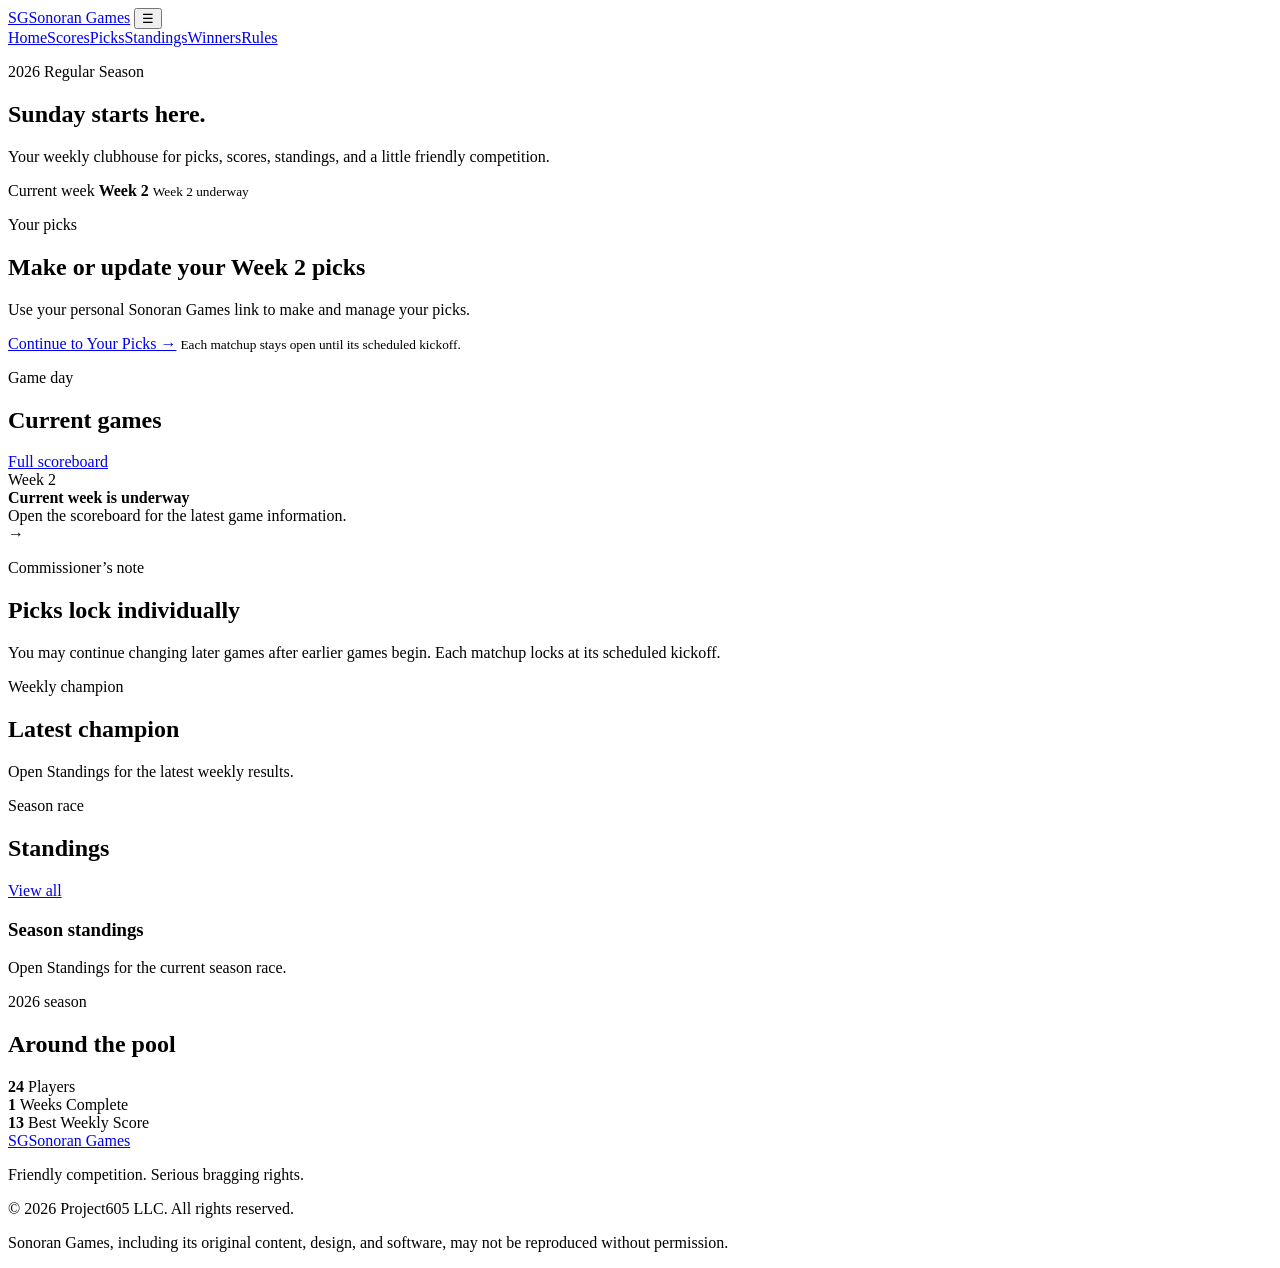
==== index.html @ 99ba47de "make Home page season aware" ====
<!doctype html>
<html lang="en">
<head>
  <meta charset="utf-8">
  <meta name="viewport" content="width=device-width, initial-scale=1">
  <meta name="description" content="Sonoran Games — friendly NFL Pick'em competition.">
  <title>Sonoran Games</title>
  <link rel="icon" href="/favicon.ico">
  <link rel="stylesheet" href="/assets/css/tokens.css">
  <link rel="stylesheet" href="/assets/css/components.css">
  <link rel="stylesheet" href="/assets/css/site.css">
  <script data-goatcounter="https://sonorangames.goatcounter.com/count" async src="//gc.zgo.at/count.js"></script>
</head>
<body>
  <header class="site-header">
    <div class="container nav-wrap">
      <a class="brand" href="/" aria-label="Sonoran Games home"><span class="brand-mark">SG</span><span class="brand-name">Sonoran Games</span></a>
      <button class="nav-toggle" data-nav-toggle aria-expanded="false" aria-controls="site-nav" aria-label="Open navigation">☰</button>
      <nav class="nav-links" id="site-nav" data-nav-links aria-label="Primary navigation">
        <a href="/" aria-current="page">Home</a><a href="/scoreboard.html">Scores</a><a href="/picks.html">Picks</a><a href="/standings.html">Standings</a><a href="/winners.html">Winners</a><a href="/rules.html">Rules</a>
      </nav>
    </div>
  </header>

  <main>
    <section class="page-hero">
      <div class="container hero-row">
        <div>
          <p class="eyebrow">2026 Regular Season</p>
          <h1 class="display hero-title">Sunday starts here.</h1>
          <p class="hero-copy">Your weekly clubhouse for picks, scores, standings, and a little friendly competition.</p>
        </div>

        <div class="week-chip">
          <span class="eyebrow">Current week</span>
          <strong data-home-week>Week 2</strong>
          <small data-home-kickoff>Loading kickoff…</small>
        </div>
      </div>
    </section>

    <div class="container dashboard">
      <div class="main-stack">
        <section class="card pick-card">
          <div class="pick-card-inner">
            <div>
              <p class="eyebrow">Your picks</p>
              <h2 data-home-picks-title>Make or update your Week 2 picks</h2>
              <p>Use your personal Sonoran Games link to make and manage your picks.</p>
            </div>
          </div>
          <div class="pick-actions">
            <a class="button" href="/picks.html">Continue to Your Picks →</a>
            <small>Each matchup stays open until its scheduled kickoff.</small>
          </div>
        </section>

        <section class="card section-card">
          <div class="section-heading">
            <div>
              <p class="eyebrow">Game day</p>
              <h2 class="display">Current games</h2>
            </div>
            <a class="text-link" href="/scoreboard.html">Full scoreboard</a>
          </div>

          <div class="games-list">
            <div class="home-game">
              <div class="home-game-time">
                <span class="status status-upcoming" data-home-game-status>Week 2</span>
              </div>
              <div class="home-matchup">
                <div>
                  <strong data-home-game-heading>Loading Week 2…</strong><br>
                  <span data-home-game-copy>Checking the current schedule and game status.</span>
                </div>
              </div>
              <div class="home-score">→</div>
            </div>
          </div>
        </section>

        <section class="card section-card announcement">
          <p class="eyebrow">Commissioner’s note</p>
          <h2>Picks lock individually</h2>
          <p>You may continue changing later games after earlier games begin. Each matchup locks at its scheduled kickoff.</p>
        </section>
      </div>

      <aside class="side-stack">
        <section class="card section-card coin-card">
          <p class="eyebrow" data-home-winner-eyebrow>Weekly champion</p>
          <h2 class="winner-name" data-home-winner-name>Loading champion…</h2>
          <p class="winner-score" data-home-winner-copy>Checking the latest completed week.</p>
        </section>

        <section class="card section-card">
          <div class="section-heading">
            <div>
              <p class="eyebrow">Season race</p>
              <h2 class="display">Standings</h2>
            </div>
            <a class="text-link" href="/standings.html">View all</a>
          </div>
          <div>
            <h3 data-home-season-heading>Loading standings…</h3>
            <p data-home-season-copy>Checking the latest season leaderboard.</p>
          </div>
        </section>

        <section class="card section-card stats-card">
          <div class="section-heading">
            <div>
              <p class="eyebrow">2026 season</p>
              <h2 class="display">Around the pool</h2>
            </div>
          </div>

          <div class="stats-grid">
            <div class="stat">
              <strong data-home-stat-players>24</strong>
              <span>Players</span>
            </div>
            <div class="stat">
              <strong data-home-stat-weeks>1</strong>
              <span>Weeks Complete</span>
            </div>
            <div class="stat">
              <strong data-home-stat-best>13</strong>
              <span>Best Weekly Score</span>
            </div>
          </div>
        </section>
      </aside>
    </div>
  </main>

  <footer class="site-footer">
    <div class="container footer-inner">
      <a class="brand" href="/"><span class="brand-mark">SG</span><span class="brand-name">Sonoran Games</span></a>
      <div class="footer-copy">
        <p>Friendly competition. Serious bragging rights.</p>
        <p>© <span data-copyright-year>2026</span> Project605 LLC. All rights reserved.</p>
        <p>Sonoran Games, including its original content, design, and software, may not be reproduced without permission.</p>
      </div>
    </div>
  </footer>

  <script src="/assets/js/navigation.js"></script>
  <script src="/assets/js/home.js"></script>
</body>
</html>
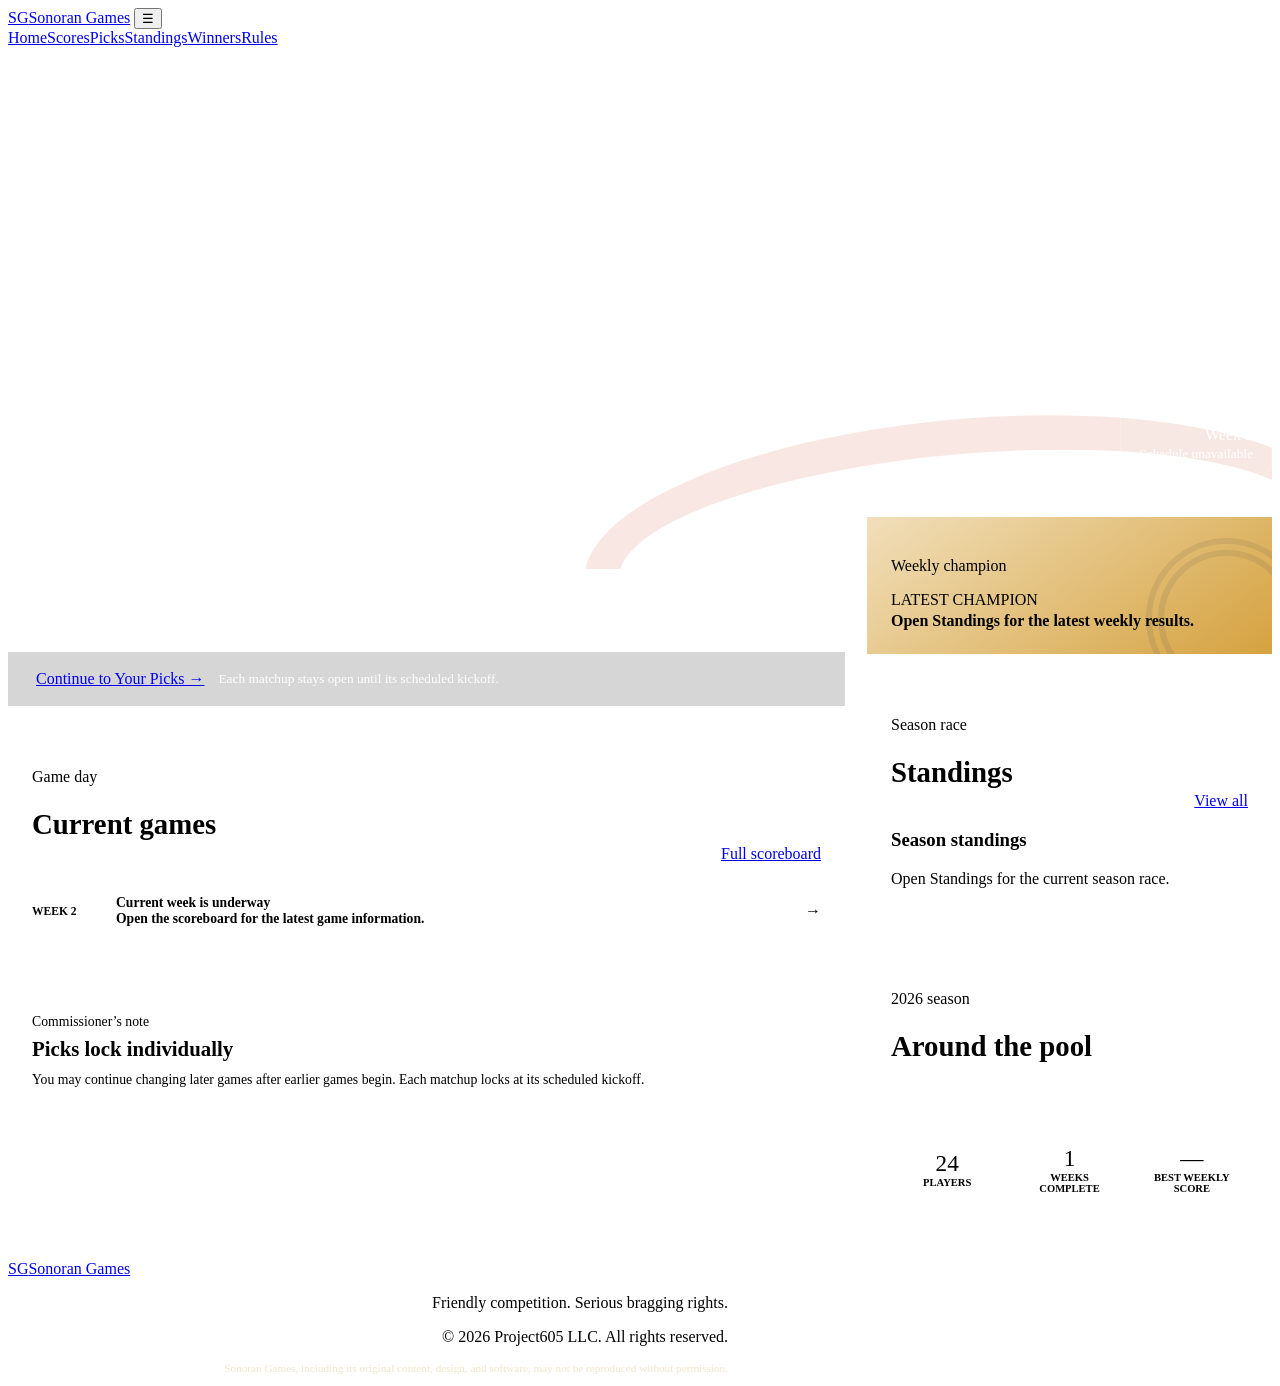
==== commit 9dd6a6ab: "Correct Home season record and simplify Scoreboard navigator" ====
--- a/index.html
+++ b/index.html
@@ -126,8 +126,9 @@
               <span>Weeks Complete</span>
             </div>
             <div class="stat">
-              <strong data-home-stat-best>13</strong>
+              <strong data-home-stat-best>—</strong>
               <span>Best Weekly Score</span>
+              <small data-home-stat-best-detail></small>
             </div>
           </div>
         </section>
--- a/assets/css/site.css
+++ b/assets/css/site.css
@@ -0,0 +1,576 @@
+.page-hero { position: relative; overflow: hidden; padding: 42px 0 92px; background: var(--navy); color: white; }
+.page-hero::after { position: absolute; right: -6%; bottom: -110px; width: 55%; height: 190px; border: 35px solid rgba(217,120,93,.18); border-radius: 50%; content: ''; transform: rotate(-5deg); }
+.hero-row { position: relative; z-index: 1; display: flex; align-items: end; justify-content: space-between; gap: 28px; }
+.hero-title { max-width: 700px; font-size: clamp(2.7rem, 7vw, 5.5rem); line-height: .88; }
+.hero-copy { max-width: 530px; margin: 14px 0 0; color: var(--sand); font-size: 1rem; line-height: 1.65; }
+.week-chip { flex: 0 0 auto; padding: 14px 18px; border: 1px solid rgba(255,255,255,.2); border-radius: 14px; background: rgba(255,255,255,.06); text-align: right; }
+.week-chip strong { display: block; font: 800 2rem/1 var(--font-display); }
+.dashboard { position: relative; z-index: 2; display: grid; grid-template-columns: minmax(0, 1.55fr) minmax(280px, .75fr); gap: 22px; margin-top: -52px; }
+.main-stack, .side-stack { display: grid; align-content: start; gap: 22px; }
+.section-card { padding: 24px; }
+.section-heading { display: flex; align-items: end; justify-content: space-between; gap: 16px; margin-bottom: 18px; }
+.section-heading h2 { font-size: 1.8rem; line-height: 1; }
+.pick-card { overflow: hidden; padding: 0; background: var(--navy-2); color: white; }
+.pick-card-inner { display: grid; grid-template-columns: 1fr auto; gap: 24px; padding: 28px; }
+.pick-card h2 { margin: 4px 0 8px; font: 800 2.3rem/1 var(--font-display); text-transform: uppercase; }
+.pick-card p { max-width: 520px; margin: 0; color: var(--sand); line-height: 1.55; }
+.pick-progress { display: grid; min-width: 125px; place-items: center; align-content: center; border-left: 1px solid rgba(255,255,255,.14); }
+.pick-progress strong { font: 800 2.7rem/1 var(--font-display); }
+.pick-progress span { margin-top: 5px; color: var(--sand); font-size: .72rem; font-weight: 700; text-transform: uppercase; }
+.pick-actions { display: flex; align-items: center; gap: 14px; padding: 18px 28px; background: rgba(0,0,0,.16); }
+.pick-actions small { color: var(--sand); }
+.games-list { display: grid; gap: 11px; }
+.home-game { display: grid; grid-template-columns: 72px minmax(0,1fr) auto; align-items: center; gap: 12px; padding: 14px 0; border-top: 1px solid var(--border); }
+.home-game:first-child { border-top: 0; }
+.home-game-time { color: var(--muted); font-size: .72rem; font-weight: 800; text-transform: uppercase; }
+.home-matchup { display: flex; align-items: center; gap: 10px; font-size: .85rem; font-weight: 800; }
+.home-matchup span { color: var(--muted); font-weight: 600; }
+.home-score { min-width: 70px; font: 800 1.65rem var(--font-display); text-align: right; }
+.standings { width: 100%; border-collapse: collapse; }
+.standings th { padding: 0 6px 9px; color: var(--muted); font-size: .67rem; letter-spacing: .08em; text-align: left; text-transform: uppercase; }
+.standings td { padding: 13px 6px; border-top: 1px solid var(--border); font-size: .82rem; }
+.standings td:first-child { width: 34px; color: var(--copper); font: 800 1.15rem var(--font-display); }
+.standings td:last-child, .standings th:last-child { text-align: right; }
+.coin-card { position: relative; overflow: hidden; background: linear-gradient(145deg, #f1dfba, #d5a23f); color: var(--navy); }
+.coin-card::after { position: absolute; right: -35px; bottom: -45px; width: 125px; height: 125px; border: 18px double rgba(24,36,58,.09); border-radius: 50%; content: ''; }
+.winner-name { margin: 6px 0 3px; font: 800 2.4rem/1 var(--font-display); text-transform: uppercase; }
+.winner-score { margin: 0; font-weight: 700; }
+.announcement { border-left: 5px solid var(--copper); }
+.announcement h2 { margin: 5px 0 8px; font-size: 1.3rem; }
+.announcement p { margin: 0; color: var(--muted); font-size: .86rem; line-height: 1.55; }
+.stats-grid { display: grid; grid-template-columns: repeat(3, 1fr); gap: 10px; }
+.season-scroll-cue { display: none; }
+.stat { padding: 14px 10px; border-radius: 12px; background: var(--linen); text-align: center; }
+.stat strong { display: block; font: 800 1.65rem var(--font-display); }
+.stat span { color: var(--muted); font-size: .66rem; font-weight: 800; text-transform: uppercase; }
+.stat small { display: block; margin-top: 0; color: var(--muted); font-size: .62rem; font-weight: 800; letter-spacing: .06em; }
+.stats-card .stats-grid { align-items: stretch; }
+.stats-card .stat { display: flex; min-height: 106px; align-items: center; justify-content: center; flex-direction: column; }
+.stats-card .stat strong { font-size: 1.45rem; }
+
+.footer-copy { max-width: 720px; text-align: right; }
+.footer-copy p + p { margin-top: 5px; }
+.footer-copy p:last-child { color: rgba(235, 219, 183, .72); font-size: .7rem; }
+
+.scoreboard-main { padding: 38px 0 0; }
+.scoreboard-header { display: grid; gap: 20px; }
+.scoreboard-title-row { display: flex; align-items: end; justify-content: space-between; gap: 20px; }
+.scoreboard-title { font-size: clamp(2.5rem, 6vw, 4.5rem); line-height: .9; }
+.week-nav { display: flex; align-items: center; gap: 8px; }
+.week-nav button { min-height: 42px; padding: 0 14px; border: 1px solid var(--border); border-radius: 10px; background: var(--white); color: var(--ink); font-weight: 800; }
+.week-nav button:disabled { opacity: .45; cursor: not-allowed; }
+.summary-bar { display: grid; grid-template-columns: repeat(3, 1fr) auto; align-items: center; overflow: hidden; border: 1px solid var(--border); border-radius: 15px; background: var(--white); }
+.summary-item { padding: 14px 18px; border-right: 1px solid var(--border); }
+.summary-item span { display: block; color: var(--muted); font-size: .68rem; font-weight: 800; text-transform: uppercase; }
+.summary-item strong { font: 800 1.7rem var(--font-display); }
+.freshness { padding: 14px 18px; color: var(--muted); font-size: .76rem; text-align: right; }
+.refresh { margin-left: 8px; padding: 7px 9px; border: 0; border-radius: 8px; background: var(--linen); color: var(--copper); font-size: .72rem; font-weight: 800; }
+.game-section { margin-top: 36px; }
+.game-section-header { display: flex; align-items: center; justify-content: space-between; margin-bottom: 14px; }
+.game-section-header h2 { font-size: 2rem; }
+.game-grid { display: grid; grid-template-columns: repeat(2, minmax(0, 1fr)); gap: 16px; }
+.game-card { padding: 19px; }
+.game-card-top { display: flex; align-items: center; justify-content: space-between; padding-bottom: 15px; border-bottom: 1px solid var(--border); }
+.game-clock { color: var(--muted); font-size: .74rem; font-weight: 700; }
+.team-row { display: grid; grid-template-columns: 38px minmax(0, 1fr) auto; align-items: center; gap: 11px; margin-top: 14px; }
+.team-name strong { display: block; font-size: .88rem; }
+.team-name span { color: var(--muted); font-size: .7rem; }
+.team-name-line { display: flex; flex-wrap: wrap; align-items: center; gap: 7px; }
+.possession-indicator { display: inline-flex; align-items: center; gap: 4px; padding: 3px 6px; border: 1px solid rgba(181,89,58,.28); border-radius: 999px; background: rgba(181,89,58,.08); color: var(--copper) !important; font-size: .55rem !important; font-weight: 800; letter-spacing: .06em; line-height: 1; text-transform: uppercase; }
+.possession-football { position: relative; display: inline-block; width: 11px; height: 7px; border-radius: 50%; background: currentColor; transform: rotate(-18deg); }
+.possession-football::after { position: absolute; top: 3px; left: 3px; width: 5px; height: 1px; background: var(--white); content: ''; }
+.team-score { font: 800 2.3rem/1 var(--font-display); }
+.team-row.winner .team-name strong::after { margin-left: 6px; color: var(--success); font-size: .62rem; content: 'WINNER'; }
+.game-detail { margin: 15px 0 0; padding-top: 13px; border-top: 1px solid var(--border); color: var(--muted); font-size: .72rem; }
+.game-card-live { border-top: 4px solid var(--danger); }
+.kickoff-group { grid-column: 1 / -1; margin: 14px 0 -2px; color: var(--dusk); font-size: .75rem; font-weight: 800; letter-spacing: .08em; text-transform: uppercase; }
+
+@media (max-width: 820px) {
+  .page-hero { padding: 34px 0 78px; }
+  .hero-row, .scoreboard-title-row { align-items: flex-start; flex-direction: column; }
+  .week-chip { text-align: left; }
+  .dashboard { grid-template-columns: 1fr; }
+  .side-stack { grid-template-columns: 1fr 1fr; }
+  .announcement, .stats-card { grid-column: 1 / -1; }
+}
+@media (max-width: 620px) {
+  .container { width: min(calc(100% - 24px), var(--max-width)); }
+  .pick-card-inner { grid-template-columns: 1fr; }
+  .pick-progress { min-height: 70px; border-top: 1px solid rgba(255,255,255,.14); border-left: 0; }
+  .pick-actions { align-items: stretch; flex-direction: column; }
+  .home-game { grid-template-columns: 58px minmax(0,1fr) auto; }
+  .side-stack { grid-template-columns: 1fr; }
+  .announcement, .stats-card { grid-column: auto; }
+  .summary-bar { grid-template-columns: repeat(3, 1fr); }
+  .summary-item { padding: 12px; text-align: center; }
+  .freshness { grid-column: 1 / -1; border-top: 1px solid var(--border); text-align: center; }
+  .game-grid { grid-template-columns: 1fr; }
+  .scoreboard-title-row .week-nav { width: 100%; justify-content: space-between; }
+  .season-scroll-cue { display: block; margin: -5px 0 10px; color: var(--copper); font-size: .7rem; font-weight: 800; text-align: right; }
+}
+
+/* Weekly picks */
+.picks-main { min-height: 70vh; }
+.picks-hero { padding: 38px 0 76px; background: var(--navy); color: var(--white); }
+.picks-hero-row { display: flex; align-items: end; justify-content: space-between; gap: 28px; }
+.picks-title { max-width: 720px; font-size: clamp(2.8rem, 6vw, 5rem); line-height: .9; }
+.picks-intro { max-width: 650px; margin: 13px 0 0; color: var(--sand); line-height: 1.6; }
+.player-card { display: flex; min-width: 265px; align-items: center; gap: 11px; padding: 13px 14px; border: 1px solid rgba(255,255,255,.18); border-radius: 15px; background: rgba(255,255,255,.07); }
+.player-avatar { display: grid; width: 42px; height: 42px; place-items: center; border-radius: 12px; background: var(--copper); font: 800 1.05rem var(--font-display); }
+.player-card div { display: grid; flex: 1; }
+.player-card small { color: var(--sand); font-size: .66rem; font-weight: 700; text-transform: uppercase; }
+.player-card strong { font-size: .9rem; }
+.player-change { padding: 7px 8px; border: 0; background: transparent; color: var(--sand); font-size: .7rem; font-weight: 800; text-decoration: underline; text-underline-offset: 3px; }
+.picks-layout { position: relative; display: grid; grid-template-columns: minmax(0, 1fr) 320px; gap: 24px; margin-top: -42px; }
+.picks-column { display: grid; gap: 26px; min-width: 0; }
+.picks-progress-card { position: relative; display: grid; grid-template-columns: 1fr auto; align-items: center; gap: 20px; overflow: hidden; padding: 24px 27px; }
+.picks-progress-copy h2 { margin-top: 3px; font-size: 2rem; }
+.picks-progress-copy p:last-child { margin: 7px 0 0; color: var(--muted); font-size: .82rem; }
+.progress-ring { display: grid; width: 78px; height: 78px; place-items: center; align-content: center; border-radius: 50%; background: radial-gradient(circle at center, var(--white) 58%, transparent 60%), conic-gradient(var(--copper) var(--progress), var(--sand) 0); }
+.progress-ring strong { font: 800 1.3rem/1 var(--font-display); }
+.progress-ring span { margin-top: 2px; color: var(--muted); font-size: .54rem; font-weight: 800; text-transform: uppercase; }
+.progress-track { position: absolute; right: 0; bottom: 0; left: 0; height: 5px; background: var(--sand); }
+.progress-track span { display: block; height: 100%; background: var(--copper); transition: width .2s ease; }
+.pick-notice { display: flex; gap: 13px; margin-top: -8px; padding: 15px 17px; border: 1px solid rgba(184,92,56,.19); border-radius: 14px; background: rgba(232,217,194,.45); }
+.notice-clock { display: grid; width: 34px; height: 34px; place-items: center; flex: 0 0 auto; border-radius: 50%; background: var(--white); color: var(--copper); font-size: 1.2rem; }
+.pick-notice strong { font-size: .8rem; }
+.pick-notice p { margin: 3px 0 0; color: var(--muted); font-size: .73rem; line-height: 1.5; }
+.pick-day { display: grid; gap: 12px; }
+.pick-day-heading { display: flex; align-items: end; justify-content: space-between; gap: 18px; }
+.pick-day-heading h2 { font-size: 2rem; line-height: 1; }
+.lock-label, .open-label { padding: 6px 9px; border-radius: 99px; font-size: .65rem; font-weight: 800; letter-spacing: .05em; text-transform: uppercase; }
+.lock-label { background: rgba(106,109,112,.12); color: var(--muted); }
+.open-label { background: rgba(54,119,93,.11); color: var(--success); }
+.pick-game-list { display: grid; gap: 12px; }
+.matchup-card { overflow: hidden; transition: border-color .18s ease, box-shadow .18s ease; }
+.matchup-card.needs-pick { border-color: rgba(184,92,56,.36); }
+.matchup-card.is-guided,
+.tiebreaker-card.is-guided { border-color: var(--copper); box-shadow: 0 0 0 3px rgba(184,92,56,.18), 0 14px 32px rgba(25,37,52,.14); animation: guidance-pulse .7s ease-out; }
+.pick-guidance { display: flex; align-items: center; justify-content: center; gap: 10px; margin: -3px 16px 13px; padding: 12px 14px; border-left: 4px solid var(--copper); border-radius: 9px; background: var(--navy); box-shadow: 0 8px 20px rgba(24,36,58,.18); color: var(--white); font-size: .72rem; font-weight: 800; line-height: 1.35; text-align: left; }
+.pick-guidance-icon { display: grid; width: 24px; height: 24px; flex: 0 0 24px; place-items: center; border-radius: 50%; background: var(--copper); color: var(--white); font-size: .8rem; }
+.tiebreaker-card p.pick-guidance { grid-column: 1 / -1; width: 100%; margin: -7px 0 0; color: var(--white); }
+@keyframes guidance-pulse { 0% { box-shadow: 0 0 0 0 rgba(184,92,56,.42); } 100% { box-shadow: 0 0 0 3px rgba(184,92,56,.18), 0 14px 32px rgba(25,37,52,.14); } }
+@media (prefers-reduced-motion: reduce) { .matchup-card.is-guided, .tiebreaker-card.is-guided { animation: none; } }
+.matchup-meta { display: flex; align-items: center; justify-content: space-between; gap: 15px; padding: 11px 16px; border-bottom: 1px solid var(--border); background: rgba(244,236,223,.55); font-size: .64rem; }
+.matchup-meta span { color: var(--dusk); font-weight: 800; text-transform: uppercase; }
+.matchup-meta strong { color: var(--muted); font-weight: 700; }
+.team-choices { display: grid; grid-template-columns: minmax(0,1fr) 34px minmax(0,1fr); align-items: stretch; padding: 13px; }
+.team-choice { position: relative; display: flex; min-height: 68px; align-items: center; gap: 10px; padding: 10px; border: 1px solid transparent; border-radius: 13px; background: transparent; color: var(--ink); text-align: left; transition: background .15s ease, border-color .15s ease; }
+.team-choice:hover:not(:disabled) { border-color: var(--sand); background: var(--linen); }
+.team-choice:focus-visible { outline: 3px solid rgba(184,92,56,.28); outline-offset: 2px; }
+.team-choice.is-selected { border-color: rgba(184,92,56,.38); background: rgba(232,217,194,.42); }
+.team-choice .team-mark { width: 40px; height: 40px; }
+.team-choice strong { display: block; font-size: .8rem; line-height: 1.25; }
+.team-choice small { display: block; margin-top: 3px; color: var(--muted); font-size: .62rem; }
+.pick-check { display: grid; width: 21px; height: 21px; place-items: center; margin-left: auto; flex: 0 0 auto; border-radius: 50%; background: var(--copper); color: white; font-size: .7rem; }
+.matchup-at { align-self: center; color: var(--muted); font: 800 .66rem var(--font-display); text-align: center; }
+.pick-needed { margin: -5px 16px 12px; color: var(--copper); font-size: .64rem; font-weight: 800; text-align: center; text-transform: uppercase; }
+.is-locked { opacity: .88; }
+.is-locked .team-choice { cursor: not-allowed; }
+.locked-result { display: flex; justify-content: space-between; gap: 15px; padding: 11px 16px; border-top: 1px solid var(--border); background: rgba(54,119,93,.07); color: var(--muted); font-size: .7rem; }
+.more-games { overflow: hidden; border: 1px dashed rgba(24,36,58,.21); border-radius: 13px; background: rgba(255,253,249,.45); }
+.more-games summary { display: flex; justify-content: space-between; padding: 13px 16px; color: var(--dusk); font-size: .72rem; font-weight: 800; cursor: pointer; list-style: none; }
+.more-games summary::-webkit-details-marker { display: none; }
+.more-games-note { padding: 0 16px 14px; color: var(--muted); font-size: .72rem; line-height: 1.5; }
+.tiebreaker-card { display: grid; grid-template-columns: 1fr auto; align-items: center; gap: 24px; padding: 24px; }
+.tiebreaker-card h2 { font-size: 1.8rem; }
+.tiebreaker-card > div p:last-child { margin: 7px 0 0; color: var(--muted); font-size: .78rem; }
+.tiebreaker-input { display: grid; grid-template-columns: 82px auto; align-items: center; overflow: hidden; border: 1px solid var(--border); border-radius: 12px; background: var(--linen); }
+.tiebreaker-input input { width: 82px; height: 58px; border: 0; border-right: 1px solid var(--border); outline: 0; background: var(--white); color: var(--ink); font: 800 1.8rem var(--font-display); text-align: center; }
+.tiebreaker-input input:focus { box-shadow: inset 0 0 0 3px rgba(184,92,56,.22); }
+.tiebreaker-input small { padding: 0 12px; color: var(--muted); font-size: .63rem; font-weight: 800; text-transform: uppercase; }
+.submit-column { position: relative; }
+.submit-card { position: sticky; top: 92px; padding: 23px; }
+.submit-card h2 { margin-top: 3px; font-size: 1.8rem; }
+.card-save-status { display: grid; gap: 2px; margin-top: 14px; padding: 10px 12px; border: 1px solid var(--border); border-radius: 10px; background: var(--linen); }
+.card-save-status strong { color: var(--ink); font-size: .72rem; }
+.card-save-status span { color: var(--muted); font-size: .65rem; line-height: 1.4; }
+.card-save-status.is-submitted { border-color: rgba(54,119,93,.28); background: rgba(54,119,93,.1); }
+.card-save-status.is-submitted strong { color: var(--success); }
+.card-save-status.is-draft { border-color: rgba(184,92,56,.28); background: rgba(184,92,56,.08); }
+.card-save-status.is-draft strong { color: var(--copper); }
+.submit-summary { display: grid; margin-top: 18px; border-block: 1px solid var(--border); }
+.submit-summary div { display: flex; align-items: center; justify-content: space-between; padding: 13px 0; }
+.submit-summary div + div { border-top: 1px solid var(--border); }
+.submit-summary span { color: var(--muted); font-size: .72rem; font-weight: 700; }
+.submit-summary strong { font: 800 1.15rem var(--font-display); }
+.submit-warning { position: relative; margin: 16px 0; padding: 12px 12px 12px 44px; border-left: 3px solid var(--copper); border-radius: 11px; background: rgba(24,36,58,.07); }
+.submit-warning::before { content: '!'; position: absolute; top: 13px; left: 12px; display: grid; width: 22px; height: 22px; place-items: center; border-radius: 50%; background: var(--copper); color: var(--white); font-size: .72rem; font-weight: 800; }
+.submit-warning.is-ready { background: rgba(54,119,93,.1); }
+.submit-warning.is-ready::before { content: '\2713'; background: var(--success); }
+.submit-warning strong { color: var(--ink); font-size: .72rem; }
+.submit-warning p { margin: 3px 0 0; color: var(--muted); font-size: .69rem; line-height: 1.45; }
+.submit-button { width: 100%; }
+.submit-button:disabled,
+.submit-button:disabled:hover,
+.submit-button:disabled:focus,
+.submit-button:disabled:active { border-color: var(--border) !important; background: #d8d6d0 !important; box-shadow: none !important; color: #777b80 !important; cursor: not-allowed !important; opacity: .72; transform: none !important; }
+.submit-help { margin: 13px 0 0; color: var(--muted); font-size: .65rem; line-height: 1.5; text-align: center; }
+.confirmation-overlay { position: fixed; z-index: 50; inset: 0; display: grid; place-items: center; padding: 20px; background: rgba(24,36,58,.76); backdrop-filter: blur(5px); }
+.confirmation-overlay[hidden] { display: none; }
+.confirmation-card { width: min(100%, 500px); padding: 34px; text-align: center; }
+.confirmation-mark { display: grid; width: 58px; height: 58px; margin: 0 auto 17px; place-items: center; border-radius: 50%; background: var(--success); color: white; font-size: 1.6rem; }
+.confirmation-card h2 { font-size: 2.3rem; }
+.confirmation-card > p:not(.eyebrow) { color: var(--muted); line-height: 1.6; }
+.confirmation-actions { display: flex; align-items: center; justify-content: center; gap: 18px; margin-top: 22px; }
+@media (max-width: 900px) {
+  .picks-layout { grid-template-columns: 1fr; }
+  .submit-column { order: -1; }
+  .submit-card { position: static; display: grid; grid-template-columns: 1fr 1fr; column-gap: 20px; }
+  .submit-card > .eyebrow, .submit-card > h2, .submit-help { grid-column: 1 / -1; }
+  .submit-summary { margin-top: 12px; }
+  .submit-warning { align-self: center; }
+}
+@media (max-width: 700px) {
+  .picks-hero { padding-bottom: 70px; }
+  .picks-hero-row { align-items: stretch; flex-direction: column; }
+  .player-card { min-width: 0; }
+  .picks-layout { margin-top: -36px; }
+  .team-choices { grid-template-columns: 1fr; gap: 7px; }
+  .matchup-at { padding-left: 20px; text-align: left; }
+  .team-choice { min-height: 62px; }
+  .matchup-meta { align-items: flex-start; flex-direction: column; gap: 3px; }
+  .tiebreaker-card { align-items: stretch; grid-template-columns: 1fr; }
+  .tiebreaker-input { justify-self: start; }
+}
+@media (max-width: 520px) {
+  .picks-progress-card { padding: 20px; }
+  .picks-progress-copy h2 { font-size: 1.65rem; }
+  .progress-ring { width: 68px; height: 68px; }
+  .pick-day-heading { align-items: flex-start; }
+  .pick-day-heading h2 { font-size: 1.65rem; }
+  .submit-card { display: block; }
+  .confirmation-actions { align-items: stretch; flex-direction: column; }
+}
+
+/* Standings — weekly results */
+.results-main { min-height: 70vh; }
+.results-hero { padding: 42px 0 78px; background: var(--navy); color: var(--white); }
+.results-hero-row { display: flex; align-items: end; justify-content: space-between; gap: 32px; }
+.results-title { font-size: clamp(3rem, 7vw, 5.4rem); line-height: .88; }
+.results-intro { max-width: 600px; margin: 14px 0 0; color: var(--sand); line-height: 1.6; }
+.results-tabs { display: flex; gap: 6px; padding: 5px; border: 1px solid rgba(255,255,255,.16); border-radius: 13px; background: rgba(255,255,255,.06); }
+.results-tab { min-height: 42px; padding: 0 15px; border: 0; border-radius: 9px; background: transparent; color: var(--sand); font-size: .72rem; font-weight: 800; }
+.results-tab.is-active { background: var(--white); color: var(--navy); box-shadow: var(--shadow-small); }
+.results-tab:focus-visible { outline: 3px solid rgba(232,217,194,.42); outline-offset: 2px; }
+.results-layout { position: relative; display: grid; gap: 22px; margin-top: -42px; }
+.results-toolbar { display: flex; align-items: center; justify-content: space-between; gap: 24px; padding: 21px 24px; border: 1px solid var(--border); border-radius: var(--radius); background: var(--white); box-shadow: var(--shadow-small); }
+.results-toolbar h2 { margin-top: 3px; font-size: 2rem; }
+.results-toolbar p:last-child { margin: 5px 0 0; color: var(--muted); font-size: .76rem; }
+.results-toolbar .week-nav span { min-width: 72px; color: var(--dusk); font-size: .76rem; font-weight: 800; text-align: center; }
+.weekly-winner { position: relative; display: grid; grid-template-columns: auto minmax(0,1fr) minmax(330px,.75fr); align-items: center; gap: 24px; overflow: hidden; padding: 29px; border-top: 5px solid var(--copper); background: linear-gradient(120deg, var(--white) 0 62%, rgba(232,217,194,.55)); }
+.weekly-winner::after { position: absolute; top: -70px; right: -55px; width: 210px; height: 210px; border: 24px double rgba(184,92,56,.06); border-radius: 50%; content: ''; }
+.winner-emblem { display: grid; width: 72px; height: 72px; place-items: center; border-radius: 50%; background: linear-gradient(145deg, #f1dfba, #c98542); color: var(--navy); box-shadow: inset 0 0 0 7px rgba(255,255,255,.35); font-size: 1.8rem; }
+.weekly-winner-copy { position: relative; z-index: 1; }
+.weekly-winner-copy h2 { margin-top: 4px; font-size: 3rem; line-height: .9; }
+.weekly-winner-copy .winner-lead { margin: 8px 0 4px; color: var(--copper); font-size: .9rem; font-weight: 800; }
+.weekly-winner-copy p:last-child { max-width: 540px; margin: 0; color: var(--muted); font-size: .78rem; line-height: 1.55; }
+.winner-numbers { position: relative; z-index: 1; display: grid; grid-template-columns: repeat(3,1fr); overflow: hidden; border: 1px solid var(--border); border-radius: 14px; background: rgba(255,255,255,.78); }
+.winner-numbers div { padding: 16px 12px; text-align: center; }
+.winner-numbers div + div { border-left: 1px solid var(--border); }
+.winner-numbers span, .winner-numbers small { display: block; color: var(--muted); font-size: .58rem; font-weight: 800; text-transform: uppercase; }
+.winner-numbers strong { display: block; margin: 4px 0 2px; font: 800 1.7rem/1 var(--font-display); }
+.results-grid { display: grid; grid-template-columns: minmax(0,1fr) 310px; align-items: start; gap: 22px; }
+.results-table-card { min-width: 0; padding: 24px; }
+.results-heading { align-items: center; }
+.results-heading h2 { margin-top: 3px; }
+.table-scroll { overflow-x: auto; }
+.table-scroll-cue {
+  margin: 0 0 10px;
+  color: var(--muted);
+  font-size: .78rem;
+  font-weight: 700;
+  letter-spacing: .02em;
+}
+.table-scroll.is-vertically-scrollable {
+  max-height: 980px;
+  overflow-y: auto;
+}
+.table-scroll.is-vertically-scrollable thead th {
+  position: sticky;
+  top: 0;
+  z-index: 1;
+  background: var(--white);
+}
+.weekly-table { width: 100%; border-collapse: collapse; }
+.weekly-table th { padding: 0 10px 11px; color: var(--muted); font-size: .62rem; letter-spacing: .06em; text-align: center; text-transform: uppercase; white-space: nowrap; }
+.weekly-table th:nth-child(2) { text-align: left; }
+.weekly-table td { padding: 13px 10px; border-top: 1px solid var(--border); font-size: .8rem; text-align: center; }
+.weekly-table td:first-child { width: 45px; color: var(--copper); font: 800 1rem var(--font-display); }
+.weekly-table td:nth-child(2) { min-width: 150px; text-align: left; }
+.weekly-table td strong, .weekly-table td small { display: block; }
+.weekly-table td small { margin-top: 2px; color: var(--muted); font-size: .58rem; }
+.weekly-first { background: rgba(232,217,194,.29); }
+.rank-medal { display: inline-grid; width: 28px; height: 28px; place-items: center; border-radius: 50%; background: var(--copper); color: var(--white); }
+.table-note { margin: 13px 0 0; color: var(--muted); font-size: .63rem; line-height: 1.5; }
+.weekly-highlights { display: grid; gap: 14px; }
+.highlight-card { position: relative; overflow: hidden; padding: 20px; }
+.highlight-card .highlight-icon { display: grid; width: 35px; height: 35px; margin-bottom: 15px; place-items: center; border-radius: 10px; background: var(--linen); color: var(--copper); font-weight: 900; }
+.highlight-card h2 { margin: 5px 0 7px; font-size: 1.25rem; }
+.highlight-card p:last-of-type { margin: 0; color: var(--muted); font-size: .72rem; line-height: 1.5; }
+.highlight-card p strong { color: var(--ink); }
+.highlight-upset { border-top: 4px solid var(--copper); }
+.pick-split { display: flex; height: 24px; margin-top: 14px; overflow: hidden; border-radius: 99px; background: var(--navy); color: var(--white); font-size: .56rem; font-weight: 800; }
+.pick-split span { display: grid; flex: 1; place-items: center; }
+.pick-split span:first-child { flex: 0 0 var(--split); min-width: 58px; background: var(--copper); }
+.week-story { display: grid; grid-template-columns: minmax(220px,1.4fr) repeat(4,1fr); align-items: center; gap: 14px; padding: 22px 24px; }
+.week-story h2 { margin-top: 4px; font-size: 1.6rem; }
+.week-stat { padding: 11px; border-left: 1px solid var(--border); text-align: center; }
+.week-stat strong, .week-stat span { display: block; }
+.week-stat strong { font: 800 1.7rem/1 var(--font-display); }
+.week-stat span { margin-top: 4px; color: var(--muted); font-size: .61rem; font-weight: 800; text-transform: uppercase; }
+.season-preview-toast { position: fixed; z-index: 40; right: 22px; bottom: 22px; max-width: calc(100% - 44px); padding: 14px 18px; border-left: 4px solid var(--copper); border-radius: 10px; background: var(--navy); color: var(--white); box-shadow: var(--shadow); font-size: .76rem; font-weight: 800; }
+.season-preview-toast[hidden] { display: none; }
+.results-layout[hidden] { display: none; }
+.season-layout { padding-bottom: 4px; }
+.season-toolbar .status { flex: 0 0 auto; }
+.season-leader { position: relative; display: grid; grid-template-columns: auto minmax(0,1fr) minmax(330px,.75fr); align-items: center; gap: 24px; overflow: hidden; padding: 29px; border-top: 5px solid var(--copper); background: linear-gradient(120deg, var(--white) 0 62%, rgba(232,217,194,.55)); }
+.season-leader::after { position: absolute; top: -70px; right: -55px; width: 210px; height: 210px; border: 24px double rgba(184,92,56,.06); border-radius: 50%; content: ''; }
+.season-leader-copy { position: relative; z-index: 1; }
+.season-leader-copy h2 { margin-top: 4px; font-size: 3rem; line-height: .9; }
+.season-leader-copy .winner-lead { margin: 8px 0 4px; color: var(--copper); font-size: .9rem; font-weight: 800; }
+.season-leader-copy p:last-child { max-width: 540px; margin: 0; color: var(--muted); font-size: .78rem; line-height: 1.55; }
+.season-leader-numbers { min-width: 0; }
+.formula-card { display: grid; grid-template-columns: minmax(260px,.85fr) minmax(420px,1.15fr); align-items: center; gap: 30px; padding: 24px; }
+.formula-card h2 { margin: 3px 0 6px; font-size: 1.65rem; }
+.formula-card p:last-child { max-width: 620px; margin: 0; color: var(--muted); font-size: .74rem; line-height: 1.55; }
+.formula-bar { display: flex; min-height: 52px; overflow: hidden; border-radius: 12px; color: var(--white); font-size: .68rem; font-weight: 900; letter-spacing: .02em; }
+.formula-bar span { display: grid; place-items: center; padding: 10px; text-align: center; }
+.formula-wins { flex: 3; background: var(--navy); }
+.formula-correct { flex: 2; background: var(--copper); }
+.season-table-card { padding: 24px; }
+.season-table td:nth-child(2) { min-width: 155px; }
+.season-table td:last-child strong { color: var(--navy); font-size: .9rem; }
+.rank-up { color: #287a52; font-weight: 800; }
+.rank-down { color: var(--copper); font-weight: 800; }
+.rank-even { color: var(--muted); font-weight: 800; }
+.season-snapshot { margin-bottom: 22px; }
+@media (max-width: 900px) {
+  .weekly-winner { grid-template-columns: auto 1fr; }
+  .winner-numbers { grid-column: 1 / -1; }
+  .results-grid { grid-template-columns: 1fr; }
+  .weekly-highlights { grid-template-columns: repeat(3,1fr); }
+  .week-story { grid-template-columns: repeat(4,1fr); }
+  .week-story > div:first-child { grid-column: 1 / -1; }
+  .season-leader { grid-template-columns: auto 1fr; }
+  .season-leader-numbers { grid-column: 1 / -1; }
+  .formula-card { grid-template-columns: 1fr; gap: 18px; }
+}
+@media (max-width: 700px) {
+  .results-hero { padding-bottom: 72px; }
+  .results-hero-row { align-items: stretch; flex-direction: column; }
+  .results-tabs { width: 100%; }
+  .results-tab { flex: 1; }
+  .results-toolbar { align-items: flex-start; flex-direction: column; }
+  .results-toolbar .week-nav { width: 100%; justify-content: space-between; }
+  .weekly-winner { grid-template-columns: 1fr; text-align: center; }
+  .winner-emblem { margin-inline: auto; }
+  .winner-numbers { grid-column: auto; }
+  .weekly-highlights { grid-template-columns: 1fr; }
+  .season-leader { grid-template-columns: 1fr; text-align: center; }
+  .season-leader .winner-emblem { margin-inline: auto; }
+  .season-leader-numbers { grid-column: auto; }
+}
+@media (max-width: 520px) {
+  html, body { overflow-x: clip; }
+  .nav-wrap, .footer-inner { width: 100%; padding-inline: 16px; }
+  .nav-wrap .brand, .footer-inner .brand { min-width: 0; }
+  .footer-inner { gap: 18px; }
+  .footer-inner p { max-width: 100%; line-height: 1.55; overflow-wrap: anywhere; }
+  .footer-copy { text-align: left; }
+  .results-layout { margin-top: -35px; }
+  .results-tabs { flex-direction: column; }
+  .weekly-winner, .results-table-card, .season-leader, .formula-card { padding: 19px; }
+  .weekly-winner-copy h2 { font-size: 2.5rem; }
+  .winner-numbers { grid-template-columns: 1fr; }
+  .winner-numbers div + div { border-top: 1px solid var(--border); border-left: 0; }
+  .season-leader-copy h2 { font-size: 2.5rem; }
+  .formula-bar { min-height: 74px; }
+  .week-story { grid-template-columns: repeat(2,1fr); }
+  .week-stat:nth-of-type(odd) { border-left: 0; }
+}
+
+/* Winners */
+.winners-main { min-height: 70vh; }
+.winners-hero { position: relative; overflow: hidden; padding: 46px 0 92px; background: var(--navy); color: var(--white); }
+.winners-hero::after { position: absolute; right: -70px; bottom: -155px; width: 390px; height: 390px; border: 42px double rgba(213,162,63,.08); border-radius: 50%; content: ''; }
+.winners-hero-row { position: relative; z-index: 1; display: flex; align-items: center; justify-content: space-between; gap: 32px; }
+.winners-title { max-width: 760px; font-size: clamp(3rem, 7vw, 5.5rem); line-height: .87; }
+.winners-intro { max-width: 680px; margin: 15px 0 0; color: var(--sand); line-height: 1.65; }
+.trophy-seal { display: grid; width: 132px; height: 132px; place-items: center; align-content: center; flex: 0 0 auto; border: 2px solid rgba(232,217,194,.35); border-radius: 50%; background: radial-gradient(circle, rgba(213,162,63,.17), transparent 68%); box-shadow: inset 0 0 0 8px rgba(255,255,255,.035); text-align: center; }
+.trophy-seal span { color: var(--gold); font-size: 1.3rem; line-height: 1; }
+.trophy-seal strong { margin: 4px 0 1px; font: 800 2.4rem/1 var(--font-display); }
+.trophy-seal small { color: var(--sand); font-size: .55rem; font-weight: 800; letter-spacing: .1em; text-transform: uppercase; }
+.winners-layout { position: relative; z-index: 2; display: grid; gap: 28px; margin-top: -43px; }
+.reigning-champion { position: relative; display: grid; grid-template-columns: auto minmax(0,1fr) minmax(330px,.75fr); align-items: center; gap: 24px; overflow: hidden; padding: 29px; border-top: 5px solid var(--gold); background: linear-gradient(120deg, var(--white) 0 62%, rgba(241,223,186,.66)); }
+.reigning-champion::after { position: absolute; top: -70px; right: -55px; width: 210px; height: 210px; border: 24px double rgba(184,92,56,.06); border-radius: 50%; content: ''; }
+.reigning-copy { position: relative; z-index: 1; }
+.reigning-copy h2 { margin-top: 4px; font-size: 3rem; line-height: .9; }
+.reigning-copy .winner-lead { margin: 8px 0 4px; color: var(--copper); font-size: .9rem; font-weight: 800; }
+.reigning-copy p:last-child { max-width: 550px; margin: 0; color: var(--muted); font-size: .78rem; line-height: 1.55; }
+.champions-section { display: grid; gap: 17px; }
+.winners-section-heading { display: flex; align-items: end; justify-content: space-between; gap: 20px; }
+.winners-section-heading h2 { font-size: 2.25rem; line-height: 1; }
+.winners-section-heading p:last-child { margin: 6px 0 0; color: var(--muted); font-size: .78rem; }
+.champions-grid { display: grid; grid-template-columns: repeat(3,minmax(0,1fr)); gap: 15px; }
+.champion-tile { position: relative; overflow: hidden; min-height: 205px; padding: 21px; transition: transform .18s ease, box-shadow .18s ease; }
+.champion-tile:hover { transform: translateY(-3px); box-shadow: var(--shadow); }
+.champion-tile::after { position: absolute; right: -33px; bottom: -42px; width: 112px; height: 112px; border: 17px double rgba(24,36,58,.045); border-radius: 50%; content: ''; }
+.champion-week { color: var(--copper); font-size: .66rem; font-weight: 900; letter-spacing: .1em; text-transform: uppercase; }
+.champion-medal { display: grid; width: 38px; height: 38px; margin: 17px 0 13px; place-items: center; border-radius: 50%; background: var(--linen); color: var(--copper); font: 800 1rem var(--font-display); }
+.champion-tile h3 { margin: 0; font: 800 1.85rem/1 var(--font-display); text-transform: uppercase; }
+.champion-tile p { margin: 6px 0 3px; color: var(--ink); font-size: .78rem; font-weight: 800; }
+.champion-tile small { color: var(--muted); font-size: .64rem; }
+.champion-tile.is-reigning { border-color: rgba(213,162,63,.55); border-top: 4px solid var(--gold); background: linear-gradient(145deg, var(--white), rgba(241,223,186,.5)); }
+.champion-tile.is-reigning .champion-medal { background: linear-gradient(145deg,#f1dfba,#c98542); color: var(--navy); }
+.winners-lower-grid { display: grid; grid-template-columns: minmax(0,1.35fr) minmax(300px,.65fr); gap: 22px; }
+.title-race, .winners-records, .season-archive { padding: 24px; }
+.winners-section-heading.compact { align-items: center; }
+.title-race-list { display: grid; margin-top: 19px; border-top: 1px solid var(--border); }
+.title-race-row { display: grid; grid-template-columns: 36px minmax(0,1fr) auto; align-items: center; gap: 12px; padding: 15px 8px; border-bottom: 1px solid var(--border); }
+.title-race-row.is-leading { background: rgba(232,217,194,.23); }
+.race-rank { color: var(--copper); font: 800 1.2rem var(--font-display); text-align: center; }
+.title-race-row div { display: grid; }
+.title-race-row strong { font-size: .83rem; }
+.title-race-row small { margin-top: 2px; color: var(--muted); font-size: .62rem; }
+.title-race-row b { font: 800 1.35rem var(--font-display); }
+.winners-records h2 { margin-top: 3px; font-size: 1.85rem; }
+.records-grid { display: grid; grid-template-columns: repeat(2,1fr); gap: 10px; margin-top: 18px; }
+.records-grid div { padding: 16px 10px; border-radius: 12px; background: var(--linen); text-align: center; }
+.records-grid strong, .records-grid span { display: block; }
+.records-grid strong { font: 800 1.8rem/1 var(--font-display); }
+.records-grid span { margin-top: 5px; color: var(--muted); font-size: .6rem; font-weight: 800; text-transform: uppercase; }
+.season-archive { display: grid; grid-template-columns: minmax(0,1fr) minmax(360px,.8fr); align-items: center; gap: 30px; margin-bottom: 22px; }
+.season-archive h2 { margin-top: 3px; font-size: 2rem; }
+.season-archive > div:first-child p:last-child { max-width: 650px; margin: 7px 0 0; color: var(--muted); font-size: .75rem; line-height: 1.55; }
+.archive-year-card { display: grid; grid-template-columns: auto minmax(0,1fr) auto; align-items: center; gap: 14px; padding: 16px; border: 1px solid var(--border); border-radius: 13px; background: var(--linen); }
+.archive-year-card > span:first-child { display: grid; width: 53px; height: 53px; place-items: center; border-radius: 12px; background: var(--navy); color: var(--white); font: 800 1rem var(--font-display); }
+.archive-year-card div { display: grid; }
+.archive-year-card strong { font-size: .78rem; }
+.archive-year-card small { margin-top: 3px; color: var(--muted); font-size: .63rem; }
+@media (max-width: 900px) {
+  .reigning-champion { grid-template-columns: auto 1fr; }
+  .reigning-champion .winner-numbers { grid-column: 1 / -1; }
+  .champions-grid { grid-template-columns: repeat(2,minmax(0,1fr)); }
+  .winners-lower-grid { grid-template-columns: 1fr; }
+  .season-archive { grid-template-columns: 1fr; gap: 18px; }
+}
+@media (max-width: 700px) {
+  .winners-hero { padding-bottom: 76px; }
+  .winners-hero-row { align-items: flex-start; flex-direction: column; }
+  .trophy-seal { display: none; }
+  .reigning-champion { grid-template-columns: 1fr; text-align: center; }
+  .reigning-champion .winner-emblem { margin-inline: auto; }
+  .reigning-champion .winner-numbers { grid-column: auto; }
+  .winners-section-heading { align-items: flex-start; flex-direction: column; }
+  .winners-section-heading.compact { align-items: flex-start; }
+}
+@media (max-width: 520px) {
+  .winners-layout { margin-top: -35px; }
+  .reigning-champion, .title-race, .winners-records, .season-archive { padding: 19px; }
+  .reigning-copy h2 { font-size: 2.5rem; }
+  .champions-grid { grid-template-columns: 1fr; }
+  .champion-tile { min-height: 0; }
+  .archive-year-card { grid-template-columns: auto minmax(0,1fr); }
+  .archive-year-card .status { grid-column: 2; }
+}
+
+/* Rules */
+.rules-main { min-height: 70vh; }
+.rules-hero { position: relative; overflow: hidden; padding: 46px 0 92px; background: var(--navy); color: var(--white); }
+.rules-hero::after { position: absolute; right: -85px; bottom: -180px; width: 420px; height: 420px; border: 46px double rgba(184,92,56,.08); border-radius: 50%; content: ''; }
+.rules-hero-row { position: relative; z-index: 1; display: flex; align-items: center; justify-content: space-between; gap: 32px; }
+.rules-title { font-size: clamp(3rem,7vw,5.5rem); line-height: .87; }
+.rules-intro { max-width: 680px; margin: 15px 0 0; color: var(--sand); line-height: 1.65; }
+.rules-seal { display: grid; width: 132px; height: 132px; place-items: center; align-content: center; flex: 0 0 auto; border: 2px solid rgba(232,217,194,.35); border-radius: 50%; background: radial-gradient(circle,rgba(184,92,56,.2),transparent 68%); box-shadow: inset 0 0 0 8px rgba(255,255,255,.035); text-align: center; }
+.rules-seal span { color: var(--gold); font-size: 1.25rem; line-height: 1; }
+.rules-seal strong { margin: 4px 0 1px; font: 800 1.65rem/1 var(--font-display); }
+.rules-seal small { color: var(--sand); font-size: .53rem; font-weight: 800; letter-spacing: .1em; text-transform: uppercase; }
+.rules-layout { position: relative; z-index: 2; display: grid; gap: 34px; margin-top: -43px; padding-bottom: 22px; }
+.rules-at-a-glance { display: grid; grid-template-columns: minmax(220px,1.25fr) repeat(4,1fr); align-items: center; padding: 24px; border-top: 5px solid var(--copper); }
+.rules-glance-heading h2 { margin-top: 3px; font-size: 1.8rem; }
+.glance-stat { padding: 10px 15px; border-left: 1px solid var(--border); text-align: center; }
+.glance-stat span,.glance-stat small,.glance-stat strong { display: block; }
+.glance-stat span { color: var(--muted); font-size: .58rem; font-weight: 900; letter-spacing: .06em; text-transform: uppercase; }
+.glance-stat strong { margin: 5px 0 3px; font: 800 1.55rem/1 var(--font-display); }
+.glance-stat small { color: var(--muted); font-size: .58rem; }
+.rules-section { display: grid; gap: 17px; }
+.rules-section-heading { display: flex; align-items: center; gap: 14px; }
+.rules-section-heading h2 { font-size: 2.25rem; line-height: 1; }
+.rule-number { display: grid; width: 45px; height: 45px; place-items: center; flex: 0 0 auto; border-radius: 50%; background: var(--navy); color: var(--white); font: 800 1rem var(--font-display); }
+.rules-two-column { display: grid; grid-template-columns: minmax(280px,.72fr) minmax(430px,1.28fr); gap: 18px; }
+.rule-card,.payout-card { padding: 23px; }
+.rule-card-featured { border-top: 4px solid var(--copper); background: linear-gradient(145deg,var(--white),rgba(232,217,194,.36)); }
+.rule-icon { display: grid; width: 38px; height: 38px; place-items: center; border-radius: 10px; background: var(--linen); color: var(--copper); font-weight: 900; }
+.rule-card h3,.payout-card h3,.rules-formula-card h3,.emergency-rule h3 { margin: 14px 0 7px; font: 800 1.25rem/1.05 var(--font-display); text-transform: uppercase; }
+.rule-card p,.rules-formula-card p,.emergency-rule p { margin: 0; color: var(--muted); font-size: .73rem; line-height: 1.58; }
+.rule-callout { margin-top: 15px !important; padding: 12px; border-left: 3px solid var(--copper); background: rgba(255,255,255,.7); color: var(--ink) !important; font-weight: 800; }
+.payout-heading { display: flex; align-items: center; justify-content: space-between; gap: 15px; }
+.payout-heading h3 { margin-top: 3px; }
+.payout-list { display: grid; grid-template-columns: repeat(3,1fr); margin-top: 15px; border: 1px solid var(--border); border-radius: 12px; overflow: hidden; }
+.payout-list div { display: flex; align-items: center; justify-content: space-between; gap: 10px; padding: 12px; }
+.payout-list div:nth-child(n+4) { border-top: 1px solid var(--border); }
+.payout-list div:not(:nth-child(3n+1)) { border-left: 1px solid var(--border); }
+.payout-list span { color: var(--muted); font-size: .63rem; font-weight: 800; }
+.payout-list strong { font: 800 1rem var(--font-display); }
+.rule-grid { display: grid; grid-template-columns: repeat(4,1fr); gap: 15px; }
+.tiebreaker-rule { display: grid; grid-template-columns: minmax(250px,.9fr) minmax(430px,1.1fr); align-items: center; gap: 28px; padding: 26px; border-top: 5px solid var(--copper); }
+.tiebreaker-rule-copy h2 { margin: 4px 0 8px; font-size: 2rem; }
+.tiebreaker-rule-copy > p:last-child { margin: 0; color: var(--muted); font-size: .75rem; line-height: 1.58; }
+.tiebreaker-steps { display: grid; grid-template-columns: repeat(3,1fr); gap: 10px; }
+.tiebreaker-steps div { padding: 14px 10px; border-radius: 12px; background: var(--linen); text-align: center; }
+.tiebreaker-steps span { display: grid; width: 28px; height: 28px; margin: 0 auto 8px; place-items: center; border-radius: 50%; background: var(--navy); color: var(--white); font: 800 .8rem var(--font-display); }
+.tiebreaker-steps p { margin: 0; font-size: .62rem; font-weight: 800; line-height: 1.35; }
+.shared-win-note { grid-column: 1/-1; margin: 0; padding: 13px 15px; border-radius: 10px; background: rgba(232,217,194,.42); color: var(--muted); font-size: .7rem; line-height: 1.5; }
+.shared-win-note strong { color: var(--ink); }
+.rules-formula-card { display: grid; grid-template-columns: minmax(260px,.8fr) minmax(400px,1.2fr); align-items: center; gap: 25px; padding: 24px; }
+.rules-formula-card h3 { margin-top: 0; }
+.formula-text { grid-column: 1/-1; display: flex; align-items: center; gap: 14px; padding: 12px 15px; border-radius: 10px; background: var(--linen); font-size: .67rem; line-height: 1.45; }
+.formula-text strong { flex: 0 0 auto; color: var(--copper); text-transform: uppercase; }
+.emergency-rule { padding: 24px; }
+.emergency-intro { display: flex; align-items: flex-start; gap: 15px; }
+.emergency-intro h3 { margin-top: 0; }
+.rule-checklist { display: grid; grid-template-columns: repeat(2,1fr); gap: 10px 25px; margin: 20px 0 0; padding: 0; list-style: none; }
+.rule-checklist li { position: relative; padding: 12px 12px 12px 34px; border-top: 1px solid var(--border); color: var(--muted); font-size: .7rem; line-height: 1.5; }
+.rule-checklist li::before { position: absolute; top: 12px; left: 8px; display: grid; width: 17px; height: 17px; place-items: center; border-radius: 50%; background: var(--navy); color: var(--white); content: '✓'; font-size: .55rem; font-weight: 900; }
+.admin-integrity { display: grid; grid-template-columns: auto minmax(0,1fr); align-items: center; gap: 22px; padding: 25px; background: linear-gradient(120deg,var(--navy),#243451); color: var(--white); }
+.admin-badge { display: grid; width: 64px; height: 64px; place-items: center; border: 2px solid rgba(232,217,194,.35); border-radius: 50%; color: var(--gold); font: 800 1.25rem var(--font-display); }
+.admin-integrity h2 { margin: 3px 0 6px; font-size: 1.85rem; }
+.admin-integrity p:last-child { max-width: 800px; margin: 0; color: var(--sand); font-size: .74rem; line-height: 1.58; }
+@media (max-width: 900px) {
+  .rules-at-a-glance { grid-template-columns: repeat(2,1fr); }
+  .rules-glance-heading { grid-column: 1/-1; }
+  .glance-stat:nth-of-type(odd) { border-left: 0; }
+  .rules-two-column,.tiebreaker-rule,.rules-formula-card { grid-template-columns: 1fr; }
+  .rule-grid { grid-template-columns: repeat(2,1fr); }
+  .formula-text { grid-column: auto; }
+}
+@media (max-width: 700px) {
+  .rules-hero { padding-bottom: 76px; }
+  .rules-hero-row { align-items: flex-start; flex-direction: column; }
+  .rules-seal { display: none; }
+  .payout-list { grid-template-columns: repeat(2,1fr); }
+  .payout-list div:nth-child(n+3) { border-top: 1px solid var(--border); }
+  .payout-list div:nth-child(odd) { border-left: 0; }
+  .payout-list div:nth-child(even) { border-left: 1px solid var(--border); }
+  .tiebreaker-steps { grid-template-columns: 1fr; }
+  .rule-checklist { grid-template-columns: 1fr; }
+}
+@media (max-width: 520px) {
+  .rules-layout { gap: 29px; margin-top: -35px; }
+  .rules-at-a-glance,.rule-card,.payout-card,.tiebreaker-rule,.rules-formula-card,.emergency-rule,.admin-integrity { padding: 19px; }
+  .rules-at-a-glance { grid-template-columns: 1fr; }
+  .glance-stat { border-top: 1px solid var(--border); border-left: 0; }
+  .rule-grid { grid-template-columns: 1fr; }
+  .payout-list { grid-template-columns: 1fr; }
+  .payout-list div:nth-child(n) { border-top: 1px solid var(--border); border-left: 0; }
+  .payout-list div:first-child { border-top: 0; }
+  .formula-text { align-items: flex-start; flex-direction: column; }
+  .admin-integrity { grid-template-columns: 1fr; text-align: center; }
+  .admin-badge { margin-inline: auto; }
+}
+
+/* Picks: team records entering the matchup, inline with natural wrapping. */
+.team-choice .team-choice-copy { flex: 1 1 auto; min-width: 0; overflow-wrap: anywhere; }
+.team-choice .team-mark { flex: 0 0 40px; }
+.team-choice .team-record { display: inline; font-size: .9em; font-weight: 500; }
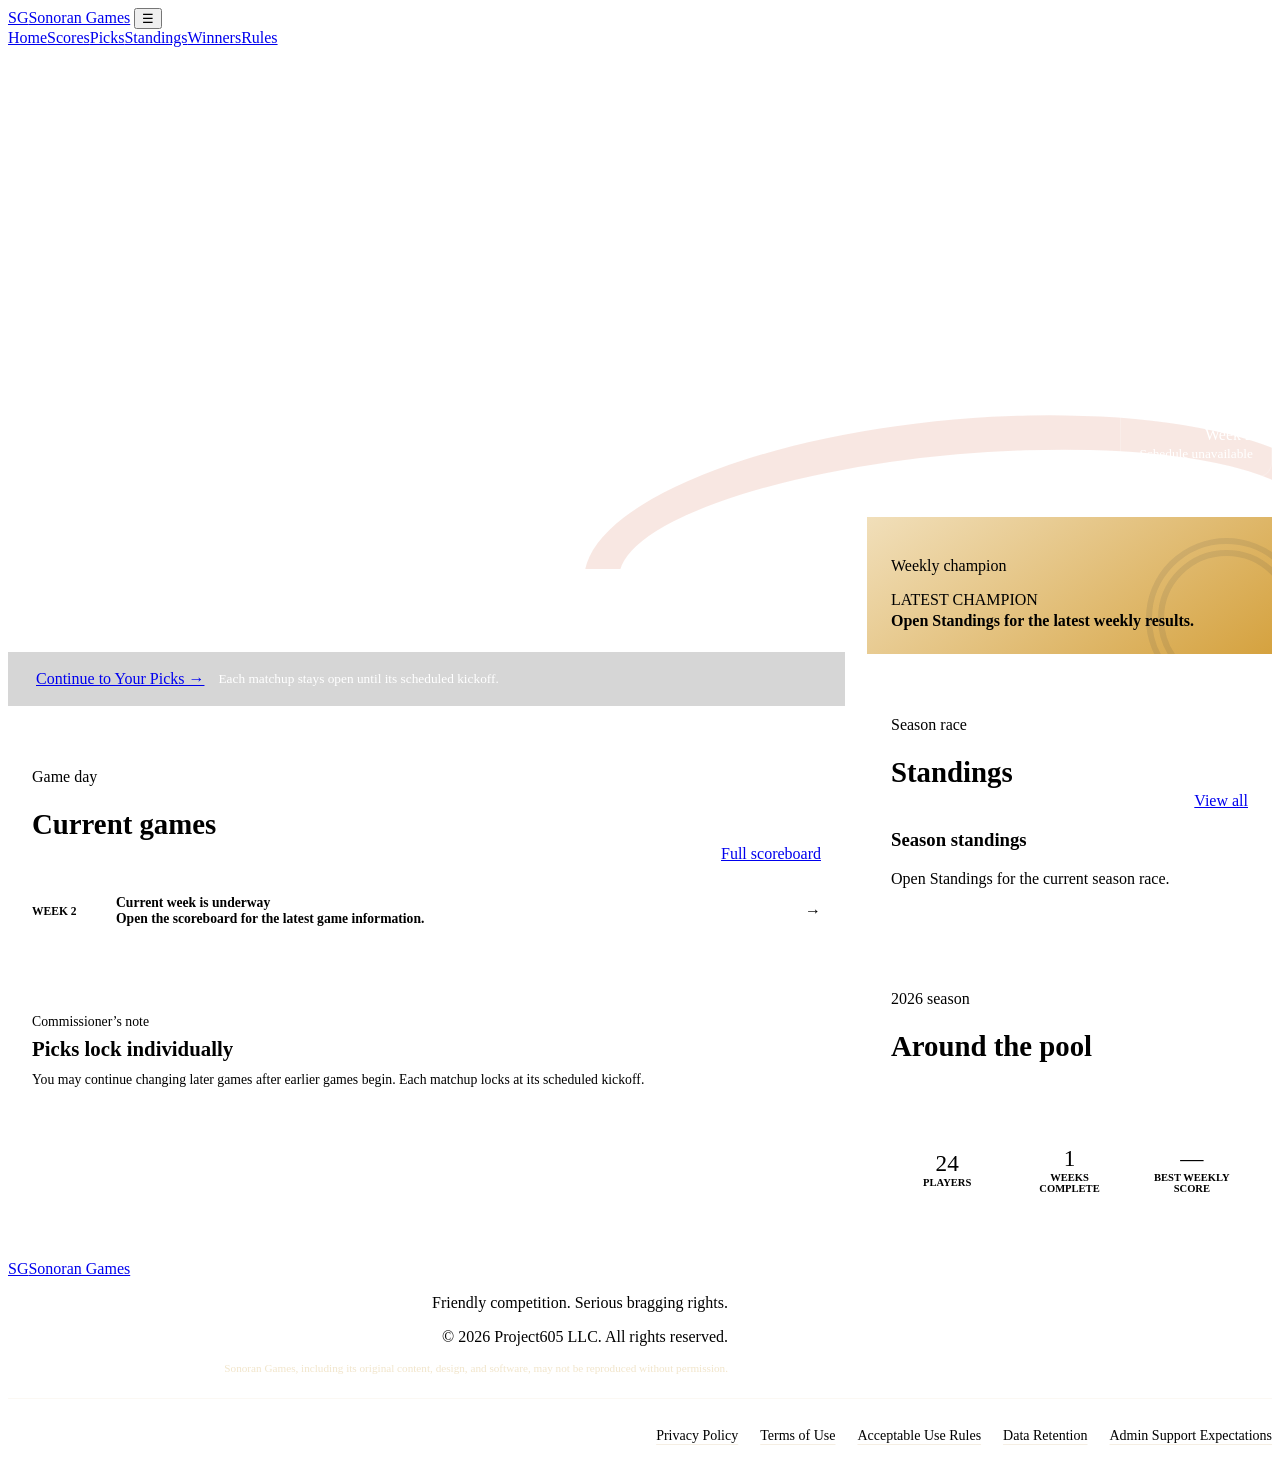
==== commit fac2f006: "Add shared footer links and site policies" ====
--- a/index.html
+++ b/index.html
@@ -10,6 +10,7 @@
   <link rel="stylesheet" href="/assets/css/components.css">
   <link rel="stylesheet" href="/assets/css/site.css">
   <script data-goatcounter="https://sonorangames.goatcounter.com/count" async src="//gc.zgo.at/count.js"></script>
+  <link rel="stylesheet" href="/assets/css/footer-policies.css">
 </head>
 <body>
   <header class="site-header">
@@ -138,16 +139,24 @@
 
   <footer class="site-footer">
     <div class="container footer-inner">
-      <a class="brand" href="/"><span class="brand-mark">SG</span><span class="brand-name">Sonoran Games</span></a>
+      <a class="brand" href="/" aria-label="Sonoran Games home"><span class="brand-mark">SG</span><span class="brand-name">Sonoran Games</span></a>
       <div class="footer-copy">
         <p>Friendly competition. Serious bragging rights.</p>
         <p>© <span data-copyright-year>2026</span> Project605 LLC. All rights reserved.</p>
         <p>Sonoran Games, including its original content, design, and software, may not be reproduced without permission.</p>
       </div>
     </div>
+    <nav class="container footer-policy-links" aria-label="Site policies">
+      <a href="/policies.html#privacy">Privacy Policy</a>
+      <a href="/policies.html#terms">Terms of Use</a>
+      <a href="/policies.html#acceptable-use">Acceptable Use Rules</a>
+      <a href="/policies.html#data-retention">Data Retention</a>
+      <a href="/policies.html#admin-support">Admin Support Expectations</a>
+    </nav>
   </footer>
 
   <script src="/assets/js/navigation.js"></script>
   <script src="/assets/js/home.js"></script>
 </body>
 </html>
+
--- a/assets/css/footer-policies.css
+++ b/assets/css/footer-policies.css
@@ -0,0 +1,52 @@
+/* Shared footer links and the single site-policies page. */
+.footer-policy-links { display: flex; flex-wrap: wrap; justify-content: flex-end; gap: 8px 22px; margin-top: 24px; padding-top: 18px; border-top: 1px solid rgba(232,217,194,.2); }
+.footer-policy-links a { display: inline-flex; align-items: center; min-height: 36px; color: var(--sand); font-size: .875rem; line-height: 1.5; text-decoration: underline; text-decoration-color: rgba(232,217,194,.45); text-underline-offset: 4px; }
+.footer-policy-links a:hover { color: var(--white); text-decoration-color: currentColor; }
+.footer-policy-links a:focus-visible, .policies-main a:focus-visible, .policy-skip:focus-visible { outline: 3px solid var(--gold); outline-offset: 4px; border-radius: 3px; }
+.policy-skip { position: fixed; top: -100px; left: 16px; z-index: 100; padding: 12px 18px; background: var(--white); color: var(--navy); font-weight: 800; }
+.policy-skip:focus { top: 12px; }
+.policy-hero { padding: 48px 0 46px; background: var(--navy); color: var(--white); }
+.policy-hero h1 { font-size: clamp(3rem,7vw,5rem); line-height: 1; }
+.policy-hero p { max-width: 680px; margin: 14px 0 0; color: var(--sand); font-size: 1rem; line-height: 1.65; }
+.policy-hero .eyebrow { margin: 0 0 10px; color: var(--coral); }
+.policy-hero .policy-date { margin-top: 20px; font-size: .875rem; }
+.policy-layout { display: grid; grid-template-columns: minmax(220px,280px) minmax(0,1fr); align-items: start; gap: 26px; margin-top: 30px; }
+.policy-index { position: sticky; top: 96px; padding: 22px; }
+.policy-index h2 { margin: 0 0 14px; font-size: 1rem; }
+.policy-index nav { display: grid; gap: 4px; }
+.policy-index a, .policy-content a { color: var(--copper); text-underline-offset: 3px; overflow-wrap: anywhere; }
+.policy-index nav a { display: block; padding: 9px 0; font-size: .875rem; font-weight: 700; line-height: 1.5; }
+.policy-index p { margin: 20px 0 0; border-top: 1px solid var(--border); padding-top: 16px; color: var(--muted); font-size: .875rem; line-height: 1.65; }
+.policy-content { min-width: 0; display: grid; gap: 22px; }
+.policy-section { padding: 30px; scroll-margin-top: 96px; }
+.policy-section:target { border-color: var(--copper); }
+.policy-section h2 { margin: 5px 0 20px; font-size: clamp(1.8rem,4vw,2.35rem); line-height: 1.08; }
+.policy-section h3 { margin: 24px 0 10px; font-size: 1rem; }
+.policy-section p, .policy-section li { font-size: 1rem; line-height: 1.75; }
+.policy-section p { margin: 0 0 15px; }
+.policy-section p:last-child { margin-bottom: 0; }
+.policy-section .eyebrow { color: var(--copper); font-size: .875rem; line-height: 1.5; }
+.policy-section ul { margin: 0 0 18px; padding-left: 24px; }
+.policy-section li + li { margin-top: 12px; }
+.policy-return { margin: 0; font-size: .875rem; }
+#policy-content { scroll-margin-top: 88px; }
+@media (max-width: 820px) {
+  .footer-copy { text-align: left; }
+  .footer-policy-links { justify-content: flex-start; }
+  .policy-layout { grid-template-columns: 1fr; gap: 22px; }
+  .policy-index { position: static; }
+  .policy-index nav { grid-template-columns: repeat(2,minmax(0,1fr)); column-gap: 20px; }
+}
+@media (max-width: 520px) {
+  .policy-hero { padding: 34px 0; }
+  .policy-section { padding: 22px 20px; }
+  .policy-index nav { grid-template-columns: 1fr; }
+  .footer-policy-links { column-gap: 20px; }
+}
+@media print {
+  .site-header, .site-footer, .policy-index, .policy-return, .policy-skip { display: none; }
+  .policy-hero { background: none; color: black; padding: 0; }
+  .policy-hero p { color: black; }
+  .policy-layout { display: block; }
+  .policy-section { box-shadow: none; break-inside: avoid; }
+}
